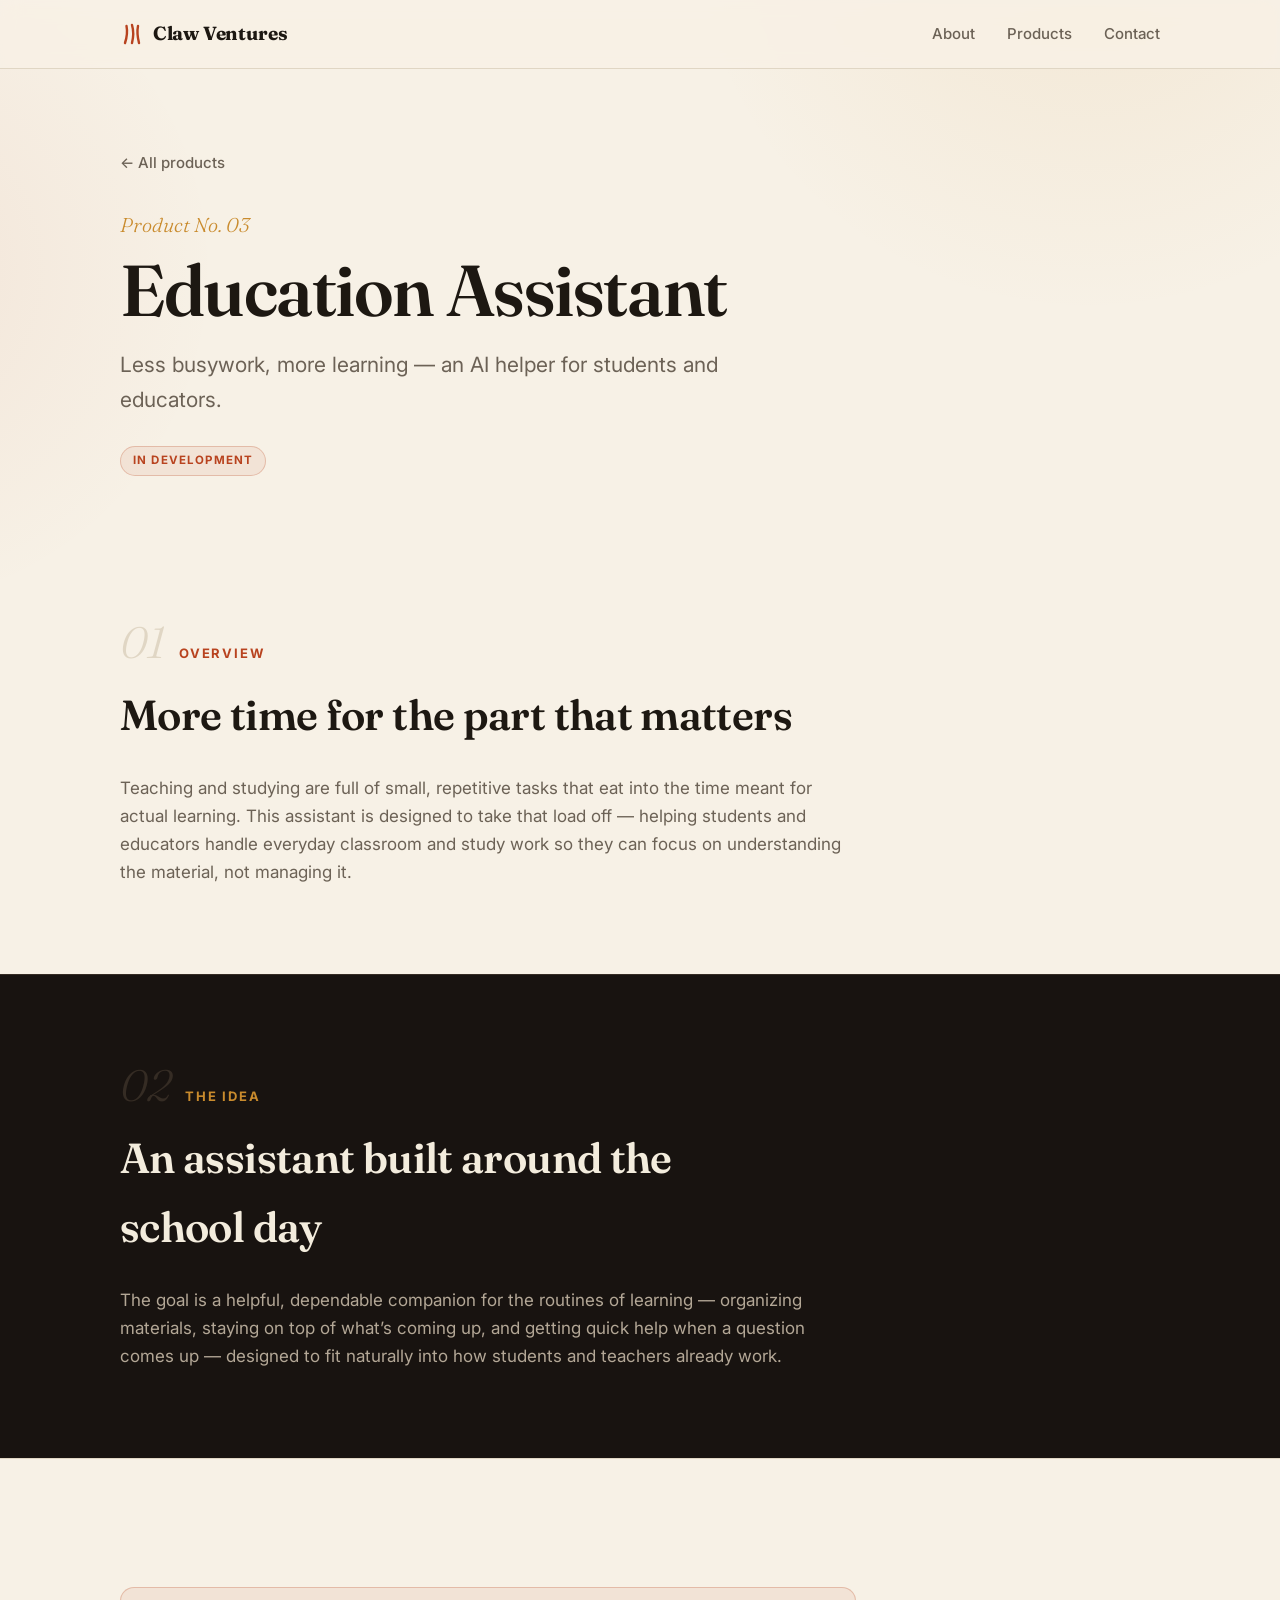
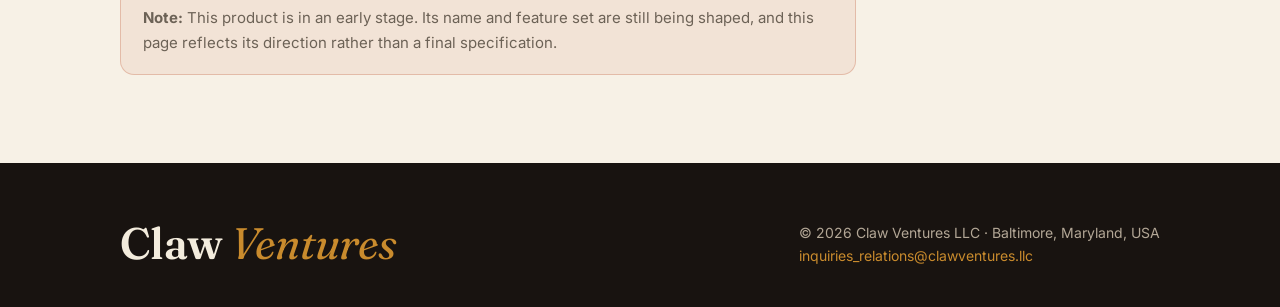
==== education-assistant.html @ 2a5d761e "feat: full multi-page redesign — editorial Fraunces design, per-product pages, dark band, reveal ani" ====
<!DOCTYPE html>
<html lang="en">
<head>
  <meta charset="UTF-8" />
  <meta name="viewport" content="width=device-width, initial-scale=1.0" />
  <title>Education Assistant — Claw Ventures LLC</title>
  <meta name="description" content="An AI assistant for students and educators that streamlines everyday classroom and study tasks. A Claw Ventures product, in development." />
  <link rel="canonical" href="https://clawventures.llc/education-assistant.html" />
  <link rel="preconnect" href="https://fonts.googleapis.com" />
  <link rel="preconnect" href="https://fonts.gstatic.com" crossorigin />
  <link href="https://fonts.googleapis.com/css2?family=Fraunces:ital,opsz,wght@0,9..144,300..700;1,9..144,300..700&family=Inter:wght@400;500;600;700&display=swap" rel="stylesheet" />
  <link rel="stylesheet" href="style.css" />
</head>
<body>
  <header>
    <div class="wrap">
      <nav>
        <a class="brand" href="index.html">
          <svg class="mark" viewBox="0 0 24 24" aria-hidden="true">
            <g fill="none" stroke="#b8431f" stroke-width="2.4" stroke-linecap="round">
              <path d="M5 21 C7 15, 7.5 9, 6.5 4" />
              <path d="M12 21 C13.5 15, 13.5 8, 12 3" />
              <path d="M19 21 C17.5 15, 17 9, 18 4" />
            </g>
          </svg>
          Claw Ventures
        </a>
        <div class="nav-links">
          <a href="index.html#about">About</a>
          <a href="index.html#products">Products</a>
          <a href="index.html#contact">Contact</a>
        </div>
      </nav>
    </div>
  </header>

  <main>
    <div class="wrap">
      <section class="project-hero">
        <a class="back-link" href="index.html#products">&larr; All products</a>
        <span class="project-num">Product No. 03</span>
        <h1>Education Assistant</h1>
        <p class="tagline">Less busywork, more learning &mdash; an AI helper for students and educators.</p>
        <div class="meta-row">
          <span class="badge">In development</span>
        </div>
      </section>
    </div>

    <section>
      <div class="wrap">
        <p class="eyebrow reveal"><span class="num">01</span> Overview</p>
        <h2 class="reveal">More time for the part that matters</h2>
        <p class="lead reveal d1">Teaching and studying are full of small, repetitive tasks that eat into the time meant for actual learning. This assistant is designed to take that load off &mdash; helping students and educators handle everyday classroom and study work so they can focus on understanding the material, not managing it.</p>
      </div>
    </section>

    <section class="band">
      <div class="wrap">
        <p class="eyebrow reveal"><span class="num">02</span> The idea</p>
        <h2 class="reveal">An assistant built around the school day</h2>
        <p class="lead reveal d1">The goal is a helpful, dependable companion for the routines of learning &mdash; organizing materials, staying on top of what&rsquo;s coming up, and getting quick help when a question comes up &mdash; designed to fit naturally into how students and teachers already work.</p>
      </div>
    </section>

    <section>
      <div class="wrap">
        <p class="note reveal"><strong>Note:</strong> This product is in an early stage. Its name and feature set are still being shaped, and this page reflects its direction rather than a final specification.</p>
      </div>
    </section>
  </main>

  <footer>
    <div class="wrap">
      <div class="foot-grid">
        <div class="wordmark">Claw <em>Ventures</em></div>
        <p>&copy; 2026 Claw Ventures LLC &middot; Baltimore, Maryland, USA<br /><a href="mailto:inquiries_relations@clawventures.llc">inquiries_relations@clawventures.llc</a></p>
      </div>
    </div>
  </footer>

  <script src="script.js"></script>
</body>
</html>
---- style.css ----
/* ================================================================
   Claw Ventures LLC — site styles
   Editorial, warm, distinctive. Cream paper + ink + clay accent,
   with a dark contrast band for products.
   ================================================================ */

:root {
  color-scheme: light;
  --bg: #f7f1e6;            /* warm cream paper */
  --bg-soft: #f1e9da;       /* slightly deeper cream */
  --card: #fffdf7;
  --ink: #1d1812;           /* warm near-black */
  --muted: #6c6256;
  --faint: #988c7c;
  --line: #e0d6c4;
  --clay: #b8431f;          /* primary accent */
  --clay-deep: #8e3115;
  --clay-soft: rgba(184, 67, 31, 0.08);
  --clay-border: rgba(184, 67, 31, 0.25);
  --gold: #c98b2d;

  --dark: #181310;          /* dark band */
  --dark-card: #221c17;
  --dark-line: #352c24;
  --cream-on-dark: #f3ecdd;
  --muted-on-dark: #b3a796;

  --serif: "Fraunces", Georgia, "Iowan Old Style", serif;
  --sans: "Inter", system-ui, -apple-system, "Segoe UI", Roboto, sans-serif;
  --max: 68rem;
}

* { margin: 0; padding: 0; box-sizing: border-box; }
html { scroll-behavior: smooth; }

body {
  font-family: var(--sans);
  background: var(--bg);
  color: var(--ink);
  line-height: 1.65;
  -webkit-font-smoothing: antialiased;
  overflow-x: hidden;
}

/* Soft radial washes behind everything — gives the paper depth */
body::before {
  content: "";
  position: fixed;
  inset: 0;
  z-index: -1;
  background:
    radial-gradient(42rem 42rem at 85% -10%, rgba(201, 139, 45, 0.10), transparent 60%),
    radial-gradient(36rem 36rem at -10% 30%, rgba(184, 67, 31, 0.07), transparent 60%),
    var(--bg);
}

::selection { background: var(--clay); color: var(--cream-on-dark); }

a { color: var(--clay); text-decoration: none; }
a:hover { color: var(--clay-deep); }

h1, h2, h3, .brand { font-family: var(--serif); }

.wrap { max-width: var(--max); margin: 0 auto; padding: 0 1.5rem; }

/* ---------- Header ---------- */
header {
  position: sticky; top: 0; z-index: 50;
  background: rgba(247, 241, 230, 0.88);
  backdrop-filter: saturate(160%) blur(10px);
  border-bottom: 1px solid var(--line);
}
nav { display: flex; align-items: center; justify-content: space-between; height: 4.25rem; }
.brand {
  display: flex; align-items: center; gap: 0.55rem;
  font-weight: 700; font-size: 1.1875rem; letter-spacing: -0.01em; color: var(--ink);
}
.brand:hover { text-decoration: none; color: var(--ink); }
.brand .mark { width: 1.5rem; height: 1.5rem; flex: none; }
.nav-links { display: flex; gap: 2rem; }
.nav-links a {
  position: relative; color: var(--muted); font-size: 0.9375rem; font-weight: 500;
  padding: 0.25rem 0;
}
.nav-links a::after {
  content: ""; position: absolute; left: 0; bottom: 0;
  width: 100%; height: 2px; background: var(--clay);
  transform: scaleX(0); transform-origin: right;
  transition: transform 0.25s ease;
}
.nav-links a:hover { color: var(--ink); }
.nav-links a:hover::after { transform: scaleX(1); transform-origin: left; }
@media (max-width: 32rem) { .nav-links { gap: 1.125rem; } }

/* ---------- Hero ---------- */
.hero { padding: 7rem 0 5rem; text-align: left; position: relative; }
.hero .kicker {
  display: inline-flex; align-items: center; gap: 0.5rem;
  font-size: 0.8125rem; font-weight: 600; letter-spacing: 0.14em; text-transform: uppercase;
  color: var(--clay); margin-bottom: 1.75rem;
}
.hero .kicker::before {
  content: ""; width: 2.25rem; height: 2px; background: var(--clay); display: inline-block;
}
.hero h1 {
  font-size: clamp(2.75rem, 8.5vw, 5.5rem);
  font-weight: 600; letter-spacing: -0.02em; line-height: 1.04;
  margin-bottom: 1.75rem; max-width: 56rem;
}
.hero h1 em {
  font-style: italic; font-weight: 500; color: var(--clay);
  position: relative; white-space: nowrap;
}
.hero h1 em svg {
  position: absolute; left: 0; bottom: -0.18em; width: 100%; height: 0.32em;
  overflow: visible;
}
.hero h1 em svg path {
  fill: none; stroke: var(--gold); stroke-width: 5; stroke-linecap: round;
  stroke-dasharray: 1; stroke-dashoffset: 1;
  animation: draw 1.1s 0.5s ease forwards;
}
@keyframes draw { to { stroke-dashoffset: 0; } }
.hero p.sub {
  font-size: clamp(1.0625rem, 2.4vw, 1.3125rem);
  color: var(--muted); max-width: 38rem; margin-bottom: 2.5rem;
}
.btn {
  display: inline-block; font-weight: 600; font-size: 1rem;
  background: var(--ink); color: var(--bg);
  padding: 0.875rem 1.75rem; border-radius: 999px;
  transition: transform 0.2s ease, background 0.2s ease, box-shadow 0.2s ease;
}
.btn:hover {
  background: var(--clay); color: var(--cream-on-dark);
  transform: translateY(-2px); box-shadow: 0 10px 24px rgba(184, 67, 31, 0.28);
  text-decoration: none;
}
.btn.ghost {
  background: transparent; color: var(--ink); border: 1.5px solid var(--ink);
  margin-left: 0.75rem;
}
.btn.ghost:hover { background: var(--ink); color: var(--bg); box-shadow: none; }

/* ---------- Ticker ---------- */
.ticker {
  border-top: 1px solid var(--line); border-bottom: 1px solid var(--line);
  background: var(--bg-soft);
  overflow: hidden; white-space: nowrap; padding: 0.8rem 0;
}
.ticker-track { display: inline-block; animation: ticker 38s linear infinite; }
.ticker:hover .ticker-track { animation-play-state: paused; }
.ticker span {
  font-size: 0.8125rem; font-weight: 600; letter-spacing: 0.16em; text-transform: uppercase;
  color: var(--muted); padding: 0 1.25rem;
}
.ticker span b { color: var(--clay); font-weight: 700; }
@keyframes ticker { from { transform: translateX(0); } to { transform: translateX(-50%); } }

/* ---------- Sections ---------- */
section { padding: 5.5rem 0; position: relative; }
section + section { border-top: 1px solid var(--line); }
.eyebrow {
  display: flex; align-items: baseline; gap: 0.875rem;
  font-size: 0.8125rem; font-weight: 700; letter-spacing: 0.14em; text-transform: uppercase;
  color: var(--clay); margin-bottom: 1rem;
}
.eyebrow .num {
  font-family: var(--serif); font-size: 2.75rem; font-weight: 300; font-style: italic;
  color: var(--line); letter-spacing: 0; line-height: 1;
}
h2 { font-size: clamp(1.75rem, 4.5vw, 2.625rem); font-weight: 600; letter-spacing: -0.015em; margin-bottom: 1.5rem; max-width: 42rem; }
.lead { color: var(--muted); max-width: 46rem; font-size: 1.0625rem; }
.lead + .lead { margin-top: 1rem; }

/* ---------- Dark band (products) ---------- */
.band {
  background: var(--dark); color: var(--cream-on-dark);
  border-top: 1px solid var(--dark-line) !important;
}
.band .eyebrow { color: var(--gold); }
.band .eyebrow .num { color: var(--dark-line); }
.band h2 { color: var(--cream-on-dark); }
.band .lead { color: var(--muted-on-dark); }

/* ---------- Product cards ---------- */
.cards { display: grid; grid-template-columns: repeat(auto-fit, minmax(16.5rem, 1fr)); gap: 1.375rem; margin-top: 2.75rem; }
.card {
  position: relative;
  background: var(--dark-card); border: 1px solid var(--dark-line);
  border-radius: 1rem; padding: 1.875rem 1.625rem 1.5rem;
  display: flex; flex-direction: column;
  transition: transform 0.28s ease, border-color 0.28s ease, box-shadow 0.28s ease;
  overflow: hidden;
}
.card::before {
  content: ""; position: absolute; top: 0; left: 0; right: 0; height: 3px;
  background: linear-gradient(90deg, var(--clay), var(--gold));
  transform: scaleX(0); transform-origin: left; transition: transform 0.35s ease;
}
.card:hover { transform: translateY(-6px); border-color: rgba(201, 139, 45, 0.45); box-shadow: 0 18px 40px rgba(0, 0, 0, 0.35); }
.card:hover::before { transform: scaleX(1); }
.card .index {
  font-family: var(--serif); font-style: italic; font-weight: 300;
  font-size: 1rem; color: var(--gold); margin-bottom: 1rem; letter-spacing: 0.05em;
}
.card h3 { font-size: 1.5rem; font-weight: 600; margin-bottom: 0.625rem; color: var(--cream-on-dark); }
.card p { color: var(--muted-on-dark); font-size: 0.9375rem; }
.card .card-link {
  margin-top: auto; padding-top: 1.375rem; font-size: 0.9375rem; font-weight: 600; color: var(--gold);
}
.card .card-link .arrow { display: inline-block; transition: transform 0.22s ease; }
.card:hover .card-link .arrow { transform: translateX(5px); }
.card .card-link:hover { color: var(--cream-on-dark); text-decoration: none; }

.badge {
  display: inline-block; font-size: 0.71875rem; font-weight: 700;
  text-transform: uppercase; letter-spacing: 0.1em; color: var(--clay);
  background: var(--clay-soft); border: 1px solid var(--clay-border);
  padding: 0.3rem 0.75rem; border-radius: 999px; font-family: var(--sans);
}
.band .badge, .dark-badge {
  color: var(--gold); background: rgba(201, 139, 45, 0.1); border-color: rgba(201, 139, 45, 0.35);
}

/* ---------- Project (detail) pages ---------- */
.back-link {
  display: inline-flex; align-items: center; gap: 0.4rem;
  margin-bottom: 2rem; font-size: 0.9375rem; font-weight: 500; color: var(--muted);
}
.back-link:hover { color: var(--clay); text-decoration: none; }
.project-hero { padding: 5rem 0 3.5rem; }
.project-hero .project-num {
  font-family: var(--serif); font-style: italic; font-weight: 300;
  font-size: 1.25rem; color: var(--gold); display: block; margin-bottom: 0.75rem;
}
.project-hero h1 {
  font-size: clamp(2.5rem, 7vw, 4.5rem); font-weight: 600;
  letter-spacing: -0.02em; line-height: 1.05; margin-bottom: 1.25rem;
}
.project-hero .tagline { font-size: clamp(1.0625rem, 2.5vw, 1.3125rem); color: var(--muted); max-width: 44rem; }
.meta-row { margin-top: 1.75rem; display: flex; flex-wrap: wrap; gap: 0.875rem; align-items: center; }
.meta-row .label { font-size: 0.875rem; color: var(--faint); font-weight: 500; }

.feature-list { list-style: none; display: grid; grid-template-columns: repeat(auto-fit, minmax(17rem, 1fr)); gap: 1.375rem; margin-top: 2.25rem; }
.feature-list li {
  background: var(--dark-card); border: 1px solid var(--dark-line);
  border-radius: 1rem; padding: 1.625rem;
  transition: transform 0.28s ease, border-color 0.28s ease;
}
.feature-list li:hover { transform: translateY(-4px); border-color: rgba(201, 139, 45, 0.45); }
.feature-list strong {
  font-family: var(--serif); display: block; font-size: 1.25rem; font-weight: 600;
  margin-bottom: 0.5rem; color: var(--cream-on-dark);
}
.feature-list span { color: var(--muted-on-dark); font-size: 0.9375rem; }

.source-list { list-style: none; margin-top: 2.25rem; display: grid; gap: 1.125rem; }
.source-list li {
  padding: 1.125rem 1.375rem; border-radius: 0.875rem;
  background: var(--card); border: 1px solid var(--line);
  border-left: 4px solid var(--clay);
  transition: transform 0.25s ease, box-shadow 0.25s ease;
}
.source-list li:hover { transform: translateX(6px); box-shadow: 0 8px 22px rgba(29, 24, 18, 0.08); }
.source-list strong { font-family: var(--serif); font-size: 1.125rem; color: var(--ink); }
.source-list span { color: var(--muted); }

.note {
  margin-top: 2.5rem; padding: 1.125rem 1.375rem; border-radius: 0.875rem;
  background: var(--clay-soft); border: 1px solid var(--clay-border);
  color: var(--muted); font-size: 0.9375rem; max-width: 46rem;
}

/* ---------- Contact ---------- */
.contact-grid { display: grid; grid-template-columns: repeat(auto-fit, minmax(14rem, 1fr)); gap: 1.75rem; margin-top: 2rem; max-width: 40rem; }
.contact-grid h3 {
  font-family: var(--sans); font-size: 0.8125rem; font-weight: 700; color: var(--faint);
  text-transform: uppercase; letter-spacing: 0.12em; margin-bottom: 0.5rem;
}
.contact-grid p, address { font-style: normal; color: var(--ink); line-height: 1.7; }
.contact-grid a { font-weight: 600; }

/* ---------- Footer ---------- */
footer { background: var(--dark); color: var(--muted-on-dark); padding: 3.5rem 0 2.5rem; }
footer .foot-grid { display: flex; flex-wrap: wrap; justify-content: space-between; align-items: flex-end; gap: 1.5rem; }
footer .wordmark {
  font-family: var(--serif); font-size: clamp(1.75rem, 5vw, 2.75rem); font-weight: 600;
  color: var(--cream-on-dark); letter-spacing: -0.015em; line-height: 1.1;
}
footer .wordmark em { font-style: italic; color: var(--gold); font-weight: 400; }
footer p { font-size: 0.875rem; }
footer a { color: var(--gold); }
footer a:hover { color: var(--cream-on-dark); }

/* ---------- Reveal-on-scroll ---------- */
.reveal { opacity: 0; transform: translateY(26px); transition: opacity 0.7s ease, transform 0.7s ease; }
.reveal.visible { opacity: 1; transform: none; }
.reveal.d1 { transition-delay: 0.08s; }
.reveal.d2 { transition-delay: 0.16s; }
.reveal.d3 { transition-delay: 0.24s; }

@media (prefers-reduced-motion: reduce) {
  html { scroll-behavior: auto; }
  .reveal { opacity: 1; transform: none; transition: none; }
  .ticker-track { animation: none; }
  .hero h1 em svg path { animation: none; stroke-dashoffset: 0; }
  .card, .feature-list li, .source-list li, .btn { transition: none; }
}
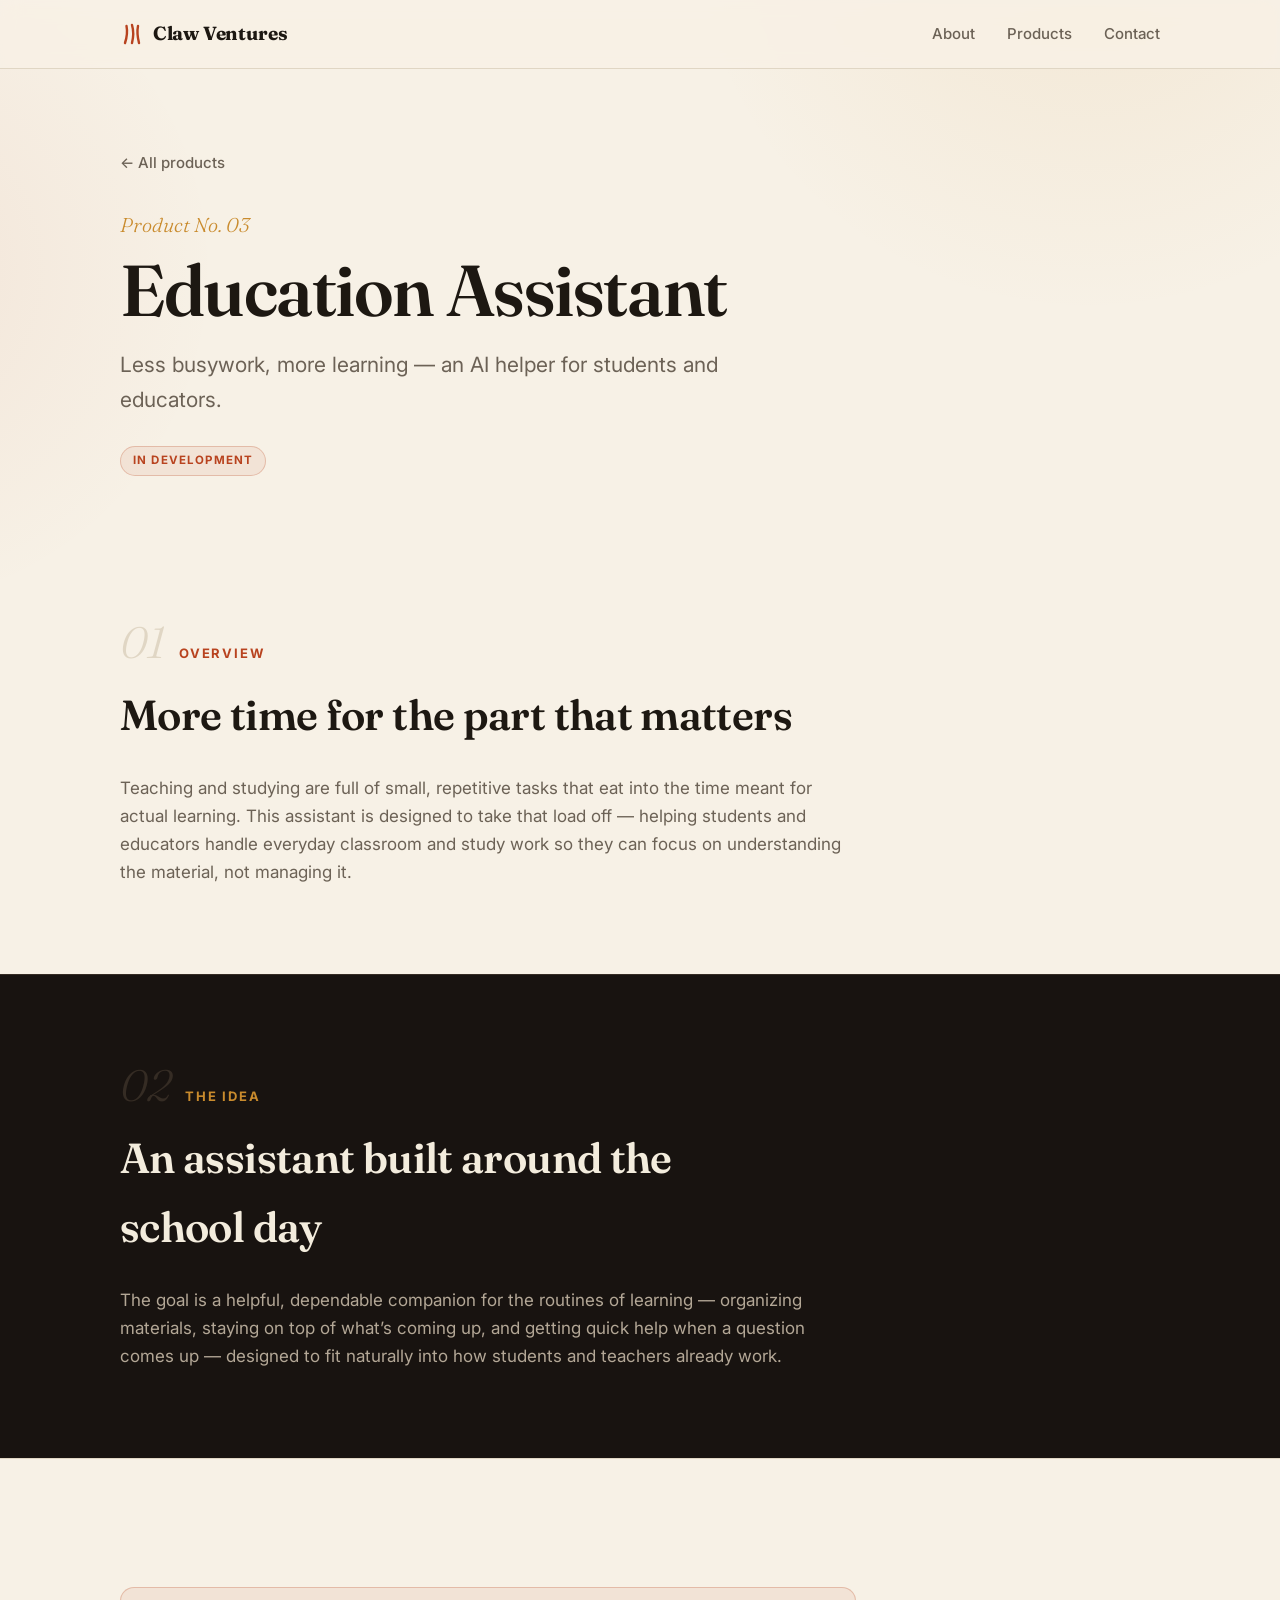
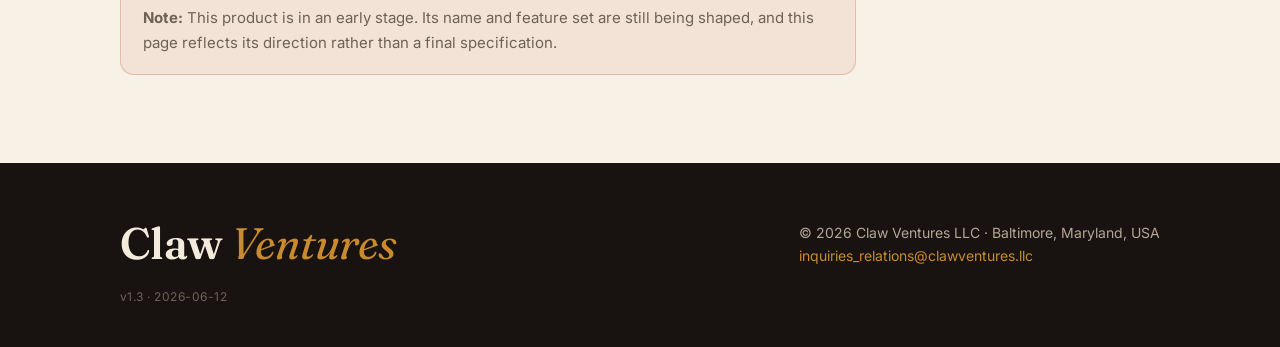
==== commit 30fe3bc2: "feat: visible version stamp (v1.3) in footer for cache-state verification Bump the .ver string in al" ====
--- a/education-assistant.html
+++ b/education-assistant.html
@@ -76,6 +76,7 @@
         <div class="wordmark">Claw <em>Ventures</em></div>
         <p>&copy; 2026 Claw Ventures LLC &middot; Baltimore, Maryland, USA<br /><a href="mailto:inquiries_relations@clawventures.llc">inquiries_relations@clawventures.llc</a></p>
       </div>
+      <p class="ver">v1.3 &middot; 2026-06-12</p>
     </div>
   </footer>
 
--- a/style.css
+++ b/style.css
@@ -31,7 +31,13 @@
 }
 
 * { margin: 0; padding: 0; box-sizing: border-box; }
-html { scroll-behavior: smooth; }
+html {
+  scroll-behavior: smooth;
+  /* Prevent WebView-based browsers (DuckDuckGo, Samsung Internet) from
+     auto-inflating text, which overflowed the nav on Android. */
+  -webkit-text-size-adjust: 100%;
+  text-size-adjust: 100%;
+}
 
 body {
   font-family: var(--sans);
@@ -70,10 +76,15 @@
   backdrop-filter: saturate(160%) blur(10px);
   border-bottom: 1px solid var(--line);
 }
-nav { display: flex; align-items: center; justify-content: space-between; height: 4.25rem; }
+nav {
+  display: flex; align-items: center; justify-content: space-between;
+  flex-wrap: wrap; column-gap: 1rem; row-gap: 0.125rem;
+  min-height: 4.25rem; padding: 0.625rem 0;
+}
 .brand {
   display: flex; align-items: center; gap: 0.55rem;
   font-weight: 700; font-size: 1.1875rem; letter-spacing: -0.01em; color: var(--ink);
+  white-space: nowrap; flex: none;
 }
 .brand:hover { text-decoration: none; color: var(--ink); }
 .brand .mark { width: 1.5rem; height: 1.5rem; flex: none; }
@@ -90,7 +101,21 @@
 }
 .nav-links a:hover { color: var(--ink); }
 .nav-links a:hover::after { transform: scaleX(1); transform-origin: left; }
-@media (max-width: 32rem) { .nav-links { gap: 1.125rem; } }
+.nav-links a { white-space: nowrap; }
+@media (max-width: 36rem) {
+  .wrap { padding: 0 1rem; }
+  .btn.ghost { margin-left: 0; margin-top: 0.75rem; }
+  nav { min-height: 3.5rem; padding: 0.5rem 0; }
+  .brand { font-size: 1rem; gap: 0.4rem; }
+  .brand .mark { width: 1.125rem; height: 1.125rem; }
+  .nav-links { gap: 0.875rem; }
+  .nav-links a { font-size: 0.84375rem; }
+}
+@media (max-width: 22.5rem) {
+  .brand { font-size: 0.9375rem; }
+  .nav-links { gap: 0.625rem; }
+  .nav-links a { font-size: 0.8125rem; }
+}
 
 /* ---------- Hero ---------- */
 .hero { padding: 7rem 0 5rem; text-align: left; position: relative; }
@@ -292,6 +317,10 @@
 footer p { font-size: 0.875rem; }
 footer a { color: var(--gold); }
 footer a:hover { color: var(--cream-on-dark); }
+footer .ver {
+  margin-top: 1.25rem; font-size: 0.75rem; color: var(--muted-on-dark);
+  opacity: 0.55; letter-spacing: 0.04em;
+}
 
 /* ---------- Reveal-on-scroll ---------- */
 .reveal { opacity: 0; transform: translateY(26px); transition: opacity 0.7s ease, transform 0.7s ease; }
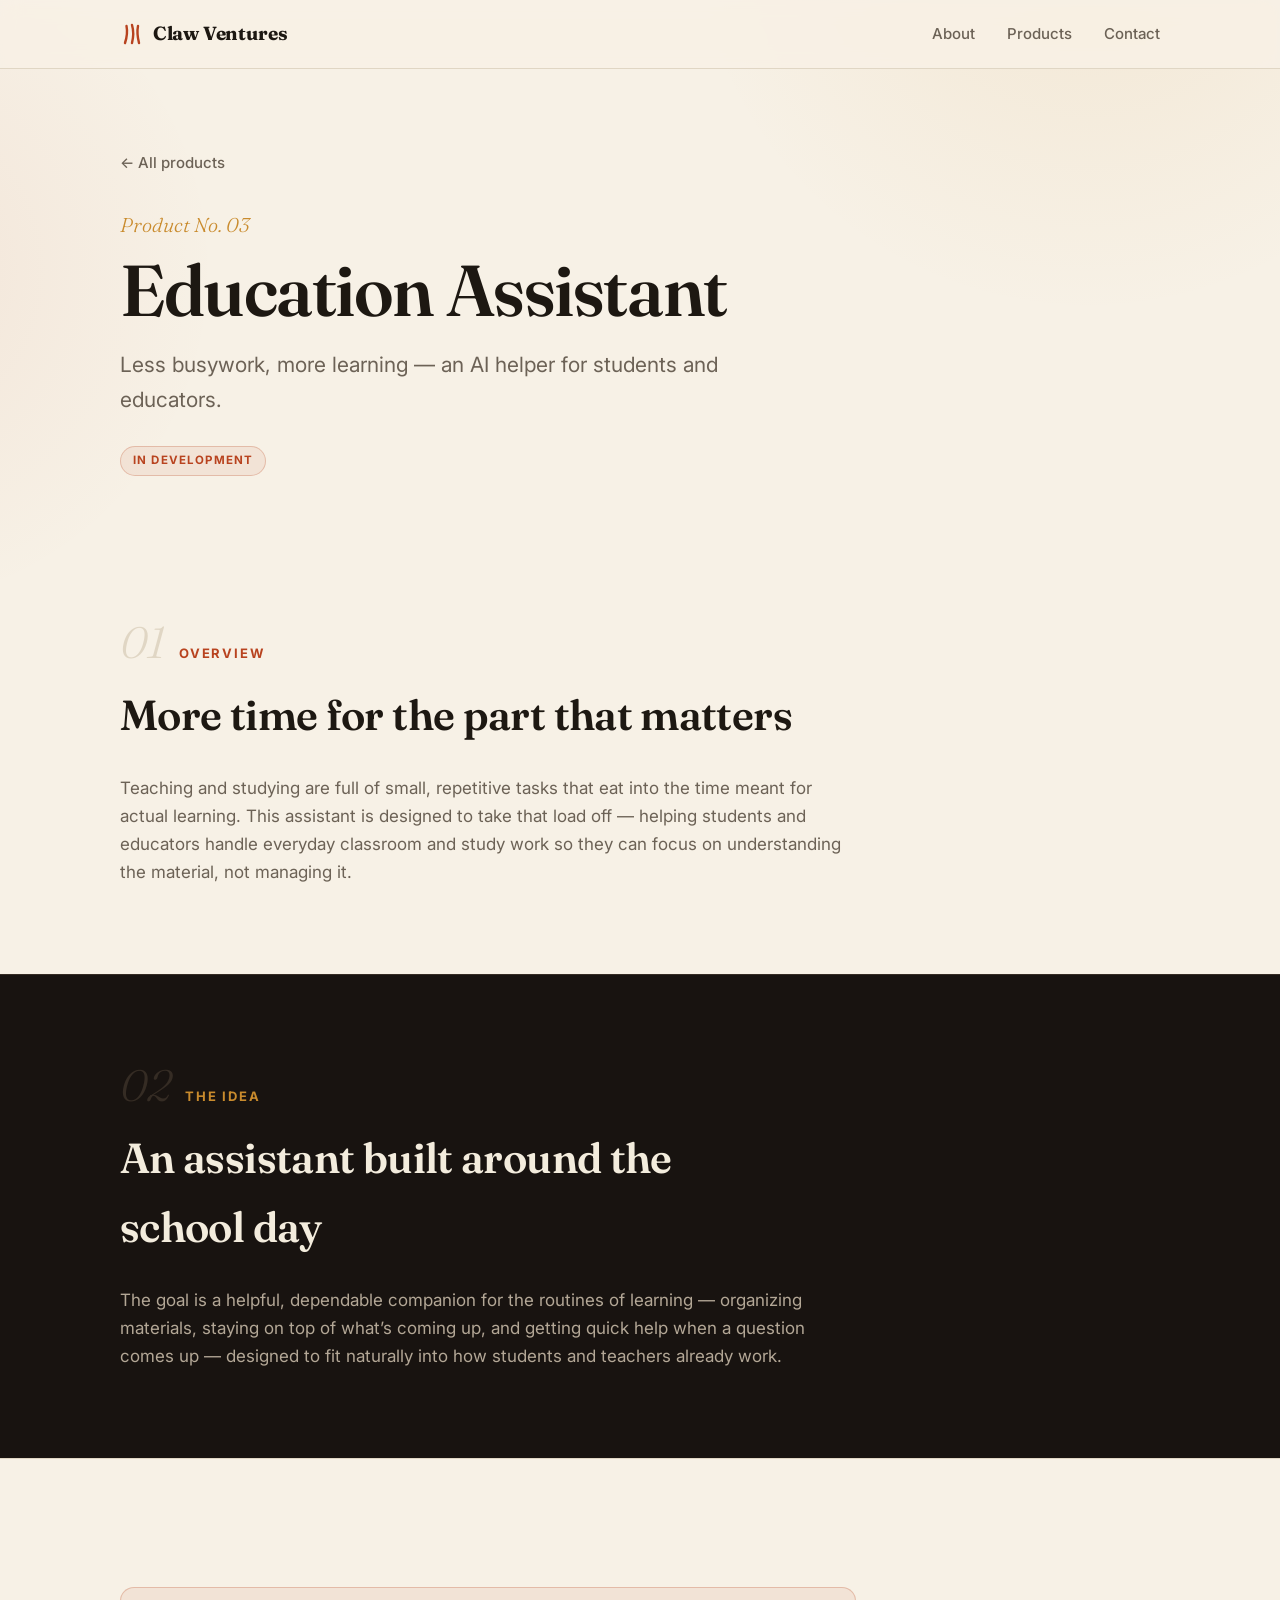
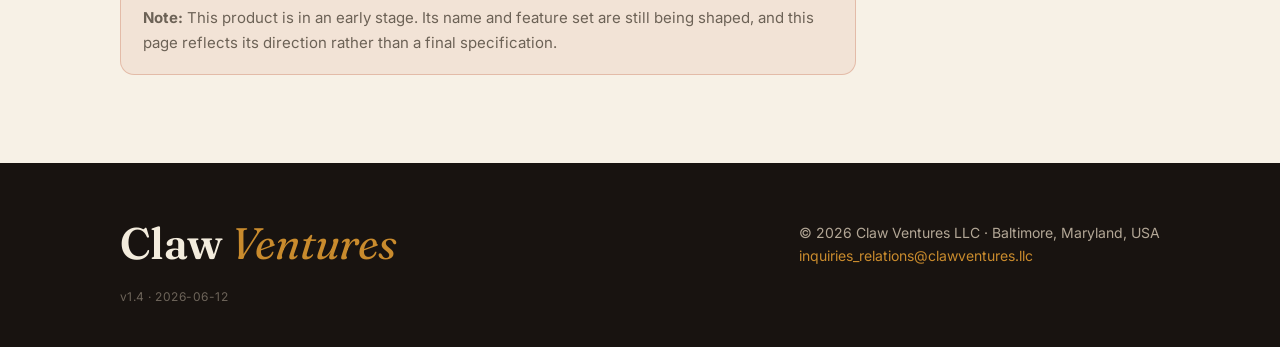
==== commit ae86b5a9: "fix: cache-bust stylesheet (?v=1.4) — stale CSS could pair with fresh HTML Root cause of the persist" ====
--- a/education-assistant.html
+++ b/education-assistant.html
@@ -9,7 +9,7 @@
   <link rel="preconnect" href="https://fonts.googleapis.com" />
   <link rel="preconnect" href="https://fonts.gstatic.com" crossorigin />
   <link href="https://fonts.googleapis.com/css2?family=Fraunces:ital,opsz,wght@0,9..144,300..700;1,9..144,300..700&family=Inter:wght@400;500;600;700&display=swap" rel="stylesheet" />
-  <link rel="stylesheet" href="style.css" />
+  <link rel="stylesheet" href="style.css?v=1.4" />
 </head>
 <body>
   <header>
@@ -76,7 +76,7 @@
         <div class="wordmark">Claw <em>Ventures</em></div>
         <p>&copy; 2026 Claw Ventures LLC &middot; Baltimore, Maryland, USA<br /><a href="mailto:inquiries_relations@clawventures.llc">inquiries_relations@clawventures.llc</a></p>
       </div>
-      <p class="ver">v1.3 &middot; 2026-06-12</p>
+      <p class="ver">v1.4 &middot; 2026-06-12</p>
     </div>
   </footer>
 
--- a/style.css
+++ b/style.css
@@ -37,6 +37,8 @@
      auto-inflating text, which overflowed the nav on Android. */
   -webkit-text-size-adjust: 100%;
   text-size-adjust: 100%;
+  /* Belt-and-braces: never allow horizontal pan even if something overflows. */
+  overflow-x: clip;
 }
 
 body {
@@ -88,7 +90,7 @@
 }
 .brand:hover { text-decoration: none; color: var(--ink); }
 .brand .mark { width: 1.5rem; height: 1.5rem; flex: none; }
-.nav-links { display: flex; gap: 2rem; }
+.nav-links { display: flex; flex-wrap: wrap; justify-content: flex-end; gap: 2rem; }
 .nav-links a {
   position: relative; color: var(--muted); font-size: 0.9375rem; font-weight: 500;
   padding: 0.25rem 0;
